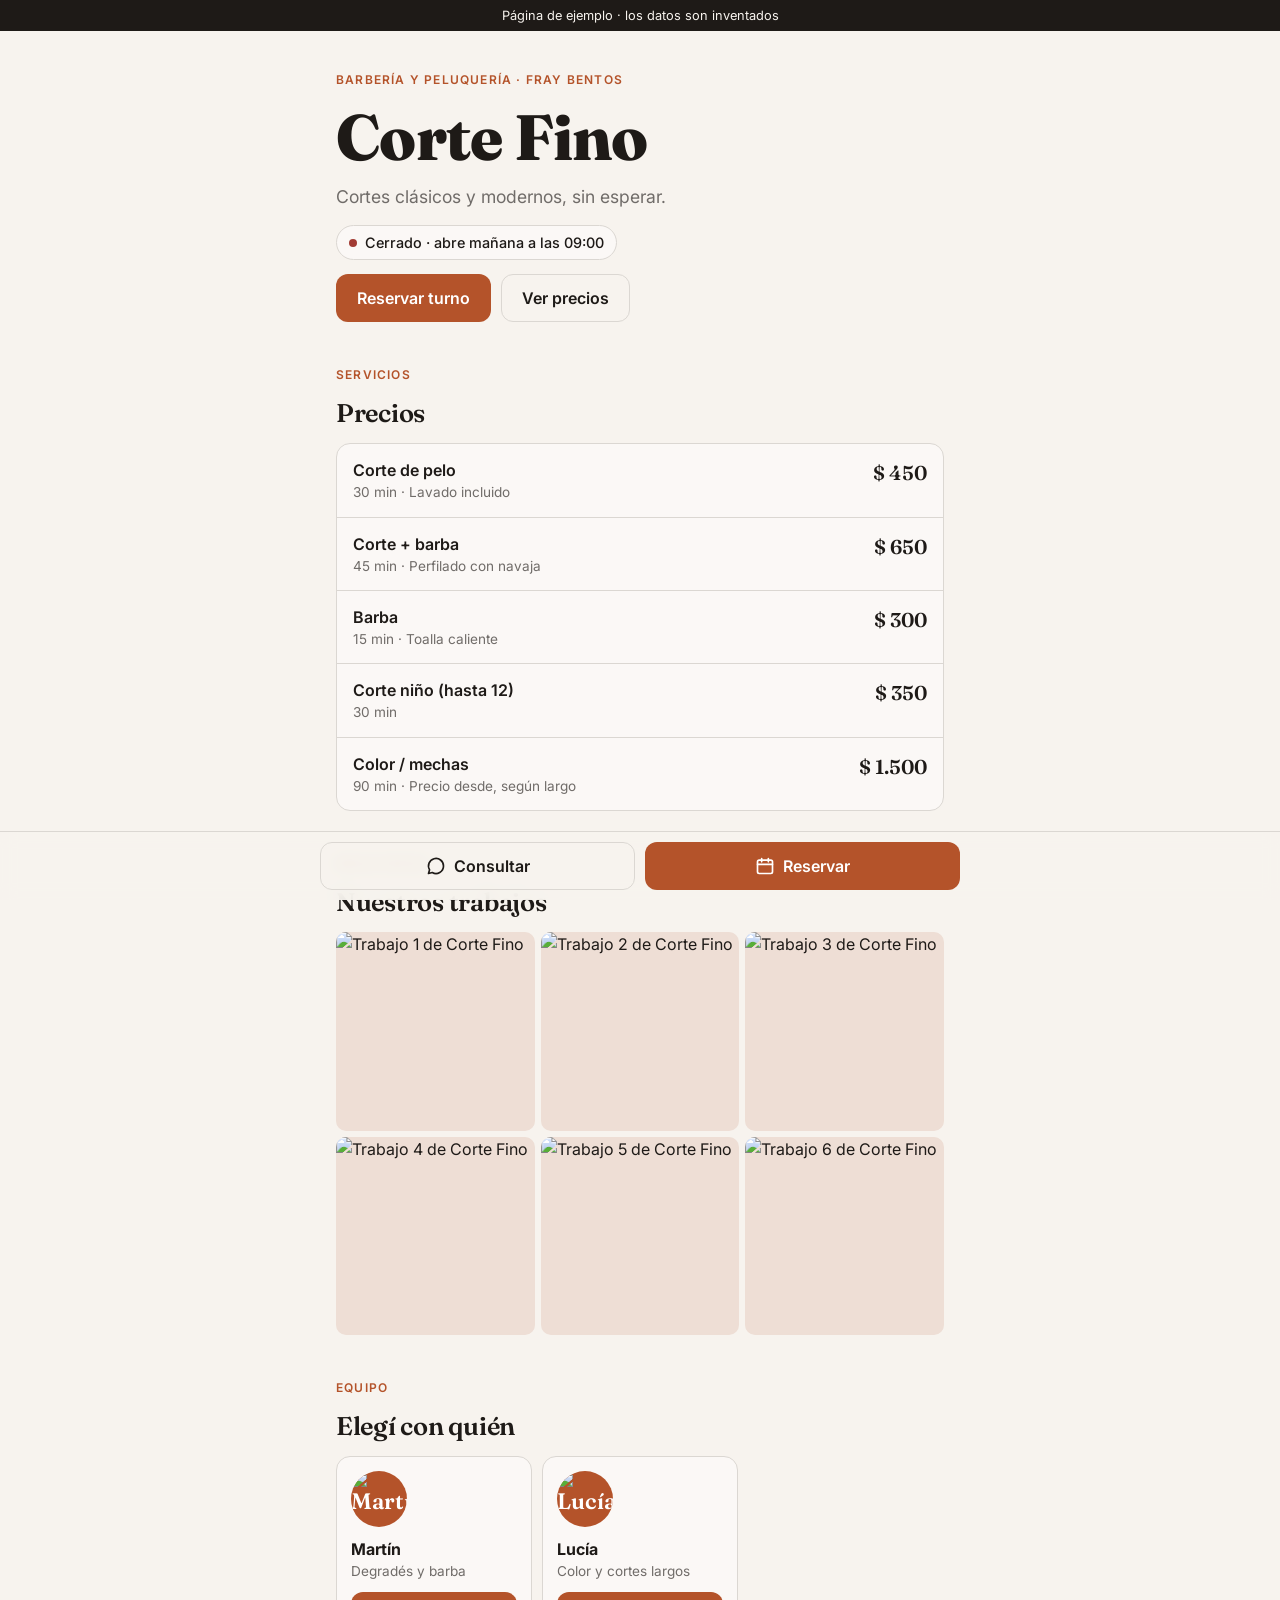
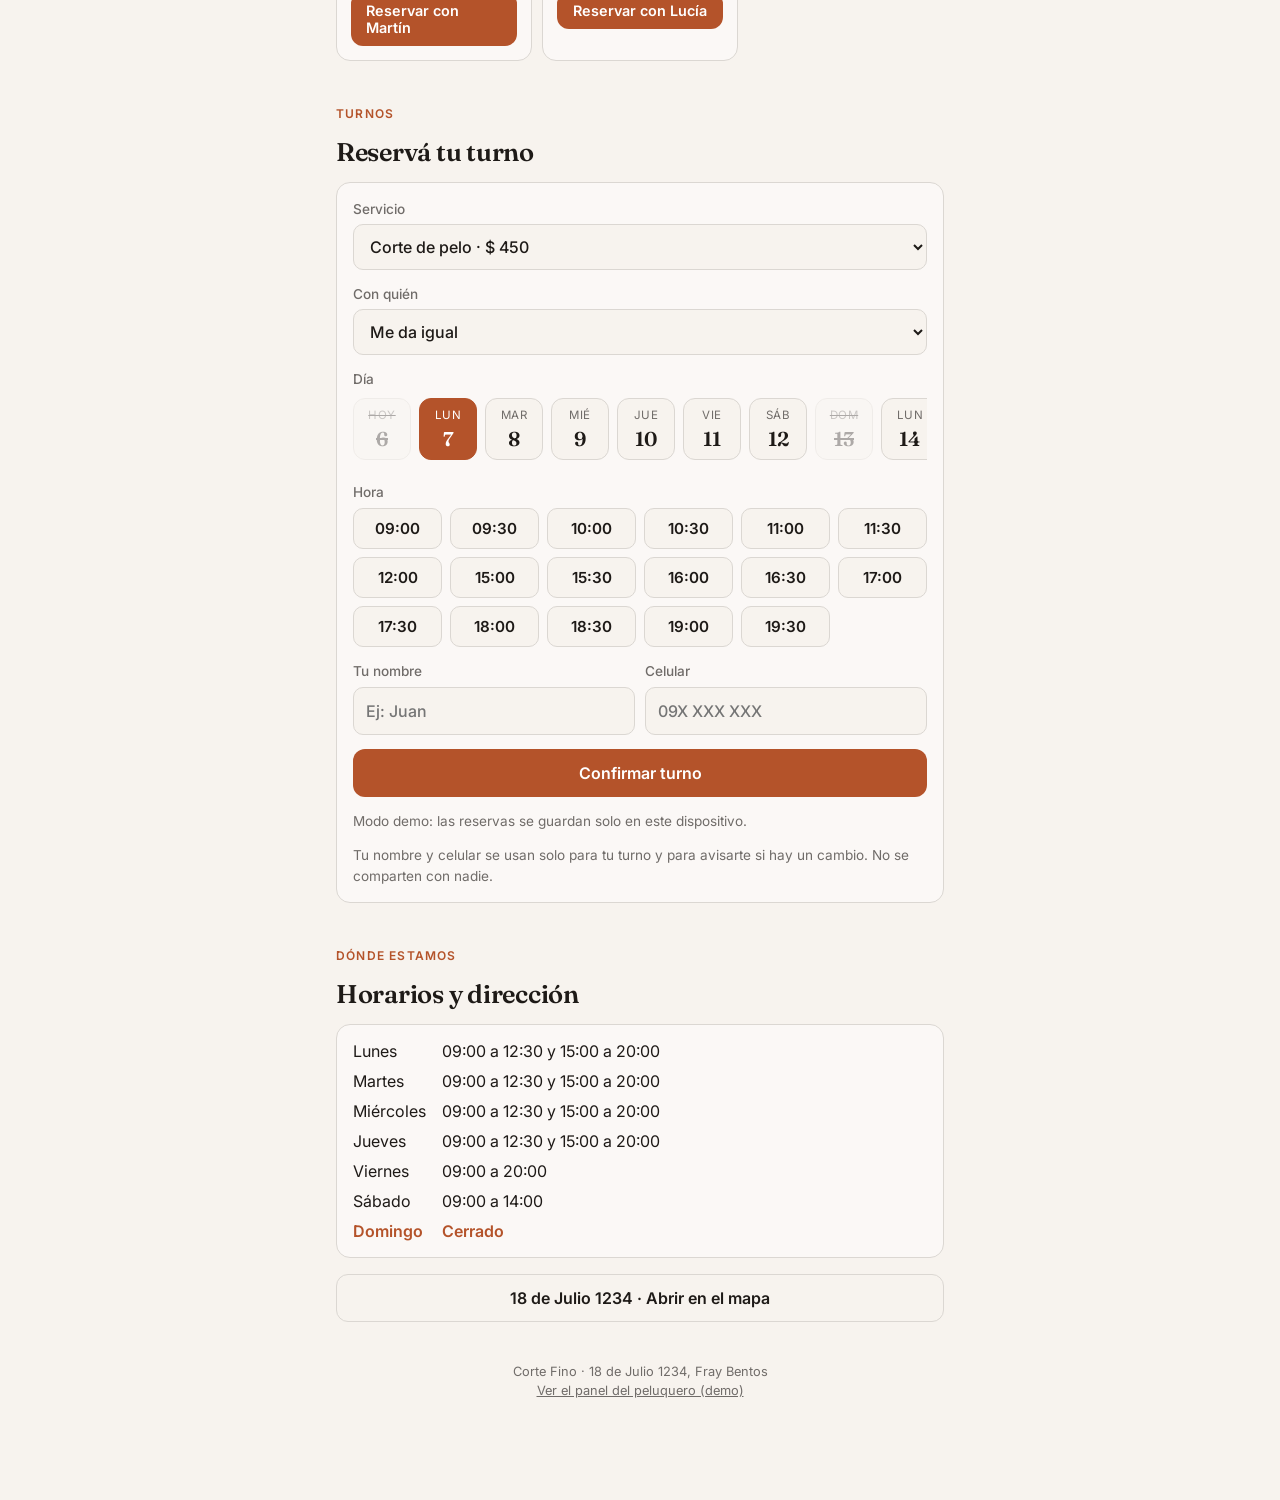
==== prueba/index.html @ 7a75afd0 "Login con Google en el panel y copia de prueba conectada a Firebase (/prueba/) Co-Authored-By: Claud" ====
<!doctype html>
<html lang="es">
<head>
<meta charset="utf-8">
<meta name="viewport" content="width=device-width, initial-scale=1, viewport-fit=cover">
<title>Peluquería</title>
<meta name="description" content="Precios, trabajos y reserva de turnos online.">
<link rel="preconnect" href="https://fonts.googleapis.com">
<link rel="preconnect" href="https://fonts.gstatic.com" crossorigin>
<link rel="stylesheet" href="https://fonts.googleapis.com/css2?family=Fraunces:opsz,wght@9..144,600;9..144,800&family=Inter:wght@400;500;600&display=swap">
<link rel="stylesheet" href="estilo.css?v=10">
<script src="negocio.js?v=10"></script>
<script src="sistema.js?v=10"></script>
<link rel="icon" type="image/svg+xml" href="icono.svg">
<link rel="apple-touch-icon" href="apple-touch-icon.png">
</head>
<body>
<div class="demo" id="demo" hidden>Página de ejemplo · los datos son inventados</div>

<main class="wrap">
  <header class="portada">
    <span class="etiqueta" id="rubro"></span>
    <h1 id="nombre"></h1>
    <p class="suave" id="slogan" style="margin:0;font-size:1.1rem"></p>
    <span class="estado" id="estado"><i></i><span></span></span>
    <div class="acciones">
      <a class="btn pri" href="#reservar">Reservar turno</a>
      <a class="btn sec" href="#precios">Ver precios</a>
    </div>
  </header>

  <section id="precios">
    <span class="etiqueta">Servicios</span>
    <h2>Precios</h2>
    <div class="lista" id="servicios"></div>
  </section>

  <section id="trabajos">
    <span class="etiqueta">Resultados</span>
    <h2>Nuestros trabajos</h2>
    <div class="galeria" id="galeria"></div>
    <a class="btn sec" id="igLink" hidden target="_blank" rel="noopener">Ver más en Instagram</a>
  </section>

  <section id="equipo-sec">
    <span class="etiqueta">Equipo</span>
    <h2>Elegí con quién</h2>
    <div class="equipo" id="equipo"></div>
  </section>

  <section id="reservar">
    <span class="etiqueta">Turnos</span>
    <h2>Reservá tu turno</h2>
    <div class="card" id="reserva">
      <label>Servicio<select id="fServ"></select></label>
      <label id="persLabel">Con quién<select id="fPers"></select></label>
      <div class="campo"><span class="lbl">Día</span><div class="dias" id="fDias"></div></div>
      <div class="campo"><span class="lbl">Hora</span><div class="horas-grid" id="fHoras"><span class="suave">Elegí un día.</span></div></div>
      <div class="fila">
        <label>Tu nombre<input id="fNombre" autocomplete="given-name" maxlength="40" placeholder="Ej: Juan"></label>
        <label>Celular<input id="fCel" type="tel" inputmode="tel" autocomplete="tel" maxlength="20" placeholder="09X XXX XXX"></label>
      </div>
      <p class="error" id="fError" role="alert" hidden></p>
      <button class="btn pri" id="fOk" type="button">Confirmar turno</button>
      <p class="aviso" id="modoAviso"></p>
      <p class="aviso">Tu nombre y celular se usan solo para tu turno y para avisarte si hay un cambio. No se comparten con nadie.</p>
    </div>
    <div class="card listo" id="confirmado" hidden>
      <span class="check" aria-hidden="true">✓</span>
      <h2>¡Turno confirmado!</h2>
      <p id="cResumen" style="margin:0"></p>
      <p class="aviso">Si no podés venir, <a class="txt-link" id="cCancel">cancelalo acá</a> así le dejás el lugar a otra persona. Guardá este link: es la forma de cancelar tu turno.</p>
      <button class="btn sec" id="cCopiar" type="button">Copiar link para cancelar</button>
      <button class="btn sec" id="cOtro" type="button">Reservar otro turno</button>
      <p class="aviso">¿Algún problema? <a class="txt-link" id="cWa" target="_blank" rel="noopener">Escribinos por WhatsApp</a></p>
    </div>
  </section>

  <section id="donde">
    <span class="etiqueta">Dónde estamos</span>
    <h2>Horarios y dirección</h2>
    <div class="horas" id="horas"></div>
    <a class="btn sec" id="mapa" target="_blank" rel="noopener"></a>
  </section>

  <footer id="pie"></footer>
</main>

<nav class="barra" aria-label="Acciones rápidas"><div class="wrap">
  <a class="btn sec" id="waBtn" target="_blank" rel="noopener"><svg class="i" viewBox="0 0 24 24" aria-hidden="true"><path d="M21 12a9 9 0 0 1-13.5 7.8L3 21l1.3-4.4A9 9 0 1 1 21 12z"/></svg>Consultar</a>
  <a class="btn pri" href="#reservar"><svg class="i" viewBox="0 0 24 24" aria-hidden="true"><rect x="3" y="5" width="18" height="16" rx="2"/><path d="M3 10h18M8 3v4M16 3v4"/></svg>Reservar</a>
</div></nav>

<script>
const N = NEGOCIO, U = Turnos.U, $ = (id) => document.getElementById(id), el = U.el;
const DIAS3 = ["Dom", "Lun", "Mar", "Mié", "Jue", "Vie", "Sáb"];

/* Datos generales */
const r = document.documentElement.style;
r.setProperty("--acento", N.colores.acento); r.setProperty("--fondo", N.colores.fondo); r.setProperty("--tinta", N.colores.tinta);
document.title = N.nombre + " · " + N.rubro + " en " + N.ciudad;
$("demo").hidden = !N.demo;
$("rubro").textContent = N.rubro + " · " + N.ciudad;
$("nombre").textContent = N.nombre;
$("slogan").textContent = N.slogan;
$("waBtn").href = U.wa(N.whatsapp, "Hola " + N.nombre + ", tengo una consulta.");
$("mapa").href = N.mapa; $("mapa").textContent = N.direccion + " · Abrir en el mapa";
$("pie").textContent = N.nombre + " · " + N.direccion + ", " + N.ciudad;
if (N.demo) $("pie").append(el("br"), el("a", { href: "panel.html", style: "color:inherit", text: "Ver el panel del peluquero (demo)" }));
if (N.instagram) { $("igLink").hidden = false; $("igLink").href = "https://instagram.com/" + N.instagram; }

/* Abierto / cerrado (se recalcula cada minuto) */
function estado() {
  const ahora = new Date(), m = ahora.getHours() * 60 + ahora.getMinutes(), hoy = Turnos.tramosDeDow(ahora.getDay());
  const tramo = hoy.find(([a, b]) => m >= U.aMin(a) && m < U.aMin(b));
  let txt = "Cerrado";
  if (tramo) txt = "Abierto ahora · hasta las " + tramo[1];
  else {
    const prox = hoy.find(([a]) => U.aMin(a) > m);
    if (prox) txt = "Cerrado · abre hoy a las " + prox[0];
    else for (let i = 1; i <= 7; i++) {
      const d = (ahora.getDay() + i) % 7, t = Turnos.tramosDeDow(d);
      if (t.length) { txt = "Cerrado · abre " + (i === 1 ? "mañana" : U.DIAS[d].toLowerCase()) + " a las " + t[0][0]; break; }
    }
  }
  $("estado").classList.toggle("abierto", !!tramo);
  $("estado").lastElementChild.textContent = txt;
}
// Se dibuja recién cuando se leyó el horario guardado (ver cargarDias); si no se puede leer, vale el de negocio.js.
setInterval(estado, 60000);

/* Servicios, trabajos, equipo, horarios */
$("servicios").replaceChildren(...N.servicios.map(s => el("div", { class: "serv" },
  el("div", {}, el("b", { text: s.nombre }), el("small", { text: [s.minutos + " min", s.detalle].filter(Boolean).join(" · ") })),
  el("span", { class: "precio", text: U.money(s.precio) }))));

const fotos = N.trabajos.length ? N.trabajos : Array(6).fill(null);
$("galeria").replaceChildren(...fotos.map((f, i) => f
  ? el("div", {}, el("img", { src: f, alt: "Trabajo " + (i + 1) + " de " + N.nombre, loading: "lazy" }))
  : el("div", { class: "ej", text: "Foto de un trabajo" })));

$("equipo").replaceChildren(...N.equipo.map(p => el("div", { class: "persona" },
  el("div", { class: "avatar" }, p.foto ? el("img", { src: p.foto, alt: p.nombre }) : p.nombre[0]),
  el("div", {}, el("b", { text: p.nombre }), el("div", { class: "suave", style: "font-size:.85rem", text: p.especialidad })),
  el("a", { class: "btn pri", href: "#reservar", text: "Reservar con " + p.nombre, onclick: () => { $("fPers").value = p.id; cargarHoras(); } }))));
if (N.equipo.length < 2) $("equipo-sec").hidden = true;

function pintarHorarios() {
  const hoyN = new Date().getDay();
  $("horas").replaceChildren(...[1, 2, 3, 4, 5, 6, 0].flatMap(d => {
    const t = Turnos.tramosDeDow(d), c = d === hoyN ? "hoy" : null;
    return [el("span", { class: c, text: U.DIAS[d] }), el("span", { class: c, text: t.length ? t.map(x => x.join(" a ")).join(" y ") : "Cerrado" })];
  }));
  estado();
}

/* ---------- Reserva ---------- */
let T = null, diasMap = {}, libres = [];
const sel = { fecha: null, hora: null, est: null };
const fechas = Array.from({ length: N.diasParaReservar || 14 }, (_, i) => U.sumarDias(U.hoyIso(), i));
N.servicios.forEach((s, i) => $("fServ").append(el("option", { value: String(i), text: s.nombre + " · " + U.money(s.precio) })));
$("fPers").append(el("option", { value: "", text: "Me da igual" }));
N.equipo.forEach(p => $("fPers").append(el("option", { value: p.id, text: p.nombre })));
if (N.equipo.length < 2) $("persLabel").hidden = true;

const error = (m) => { $("fError").textContent = m; $("fError").hidden = !m; };

function pintarDias() {
  $("fDias").replaceChildren(...fechas.map(f => {
    const d = U.fechaDe(f), ok = Turnos.abiertoDia(f, diasMap), on = f === sel.fecha;
    return el("button", { type: "button", class: "dia" + (on ? " on" : ""), "aria-pressed": String(on), disabled: !ok,
      "aria-label": U.fechaLarga(f) + (ok ? "" : ", sin turnos"),
      onclick: () => { sel.fecha = f; sel.hora = null; pintarDias(); cargarHoras(); } },
      el("small", { text: f === U.hoyIso() ? "Hoy" : DIAS3[d.getDay()] }), el("b", { text: String(d.getDate()) }));
  }));
}
function pintarHoras() {
  $("fHoras").replaceChildren(...(libres.length
    ? libres.map(x => el("button", { type: "button", class: "hora" + (sel.hora === x.hora ? " on" : ""), "aria-pressed": String(sel.hora === x.hora), text: x.hora,
        onclick: () => { sel.hora = x.hora; sel.est = x.estilista; pintarHoras(); } }))
    : [el("span", { class: "suave", text: "No quedan horarios este día. Probá con otro." })]));
}
async function cargarHoras() {
  if (!T || !sel.fecha) return;
  sel.hora = null;
  $("fHoras").replaceChildren(el("span", { class: "suave", text: "Buscando horarios…" }));
  try {
    const s = N.servicios[$("fServ").value], oc = await T.ocupados(sel.fecha);
    libres = Turnos.horariosLibres(sel.fecha, s.minutos, $("fPers").value, oc);
    pintarHoras();
  } catch (e) { $("fHoras").replaceChildren(el("span", { class: "error", text: "No se pudieron cargar los horarios. Revisá tu conexión." })); }
}
async function cargarDias() {
  diasMap = await T.dias(fechas[0], fechas[fechas.length - 1]);
  Turnos.aplicarHorario(diasMap);   // el horario guardado por el peluquero manda sobre el de negocio.js
  pintarHorarios();
  if (!sel.fecha || !Turnos.abiertoDia(sel.fecha, diasMap)) sel.fecha = fechas.find(f => Turnos.abiertoDia(f, diasMap)) || null;
  pintarDias();
  if (sel.fecha) cargarHoras(); else $("fHoras").replaceChildren(el("span", { class: "suave", text: "No hay días disponibles por ahora." }));
}
$("fServ").addEventListener("change", cargarHoras);
$("fPers").addEventListener("change", cargarHoras);

$("fOk").addEventListener("click", async () => {
  error("");
  const nombre = $("fNombre").value.trim(), cel = $("fCel").value.trim();
  if (!sel.fecha) return error("Elegí un día.");
  if (!sel.hora) return error("Elegí un horario.");
  if (!nombre) return error("Escribí tu nombre.");
  if (!U.celValido(cel)) return error("Revisá el celular (ej: 099 123 456).");
  const s = N.servicios[$("fServ").value];
  const t = { fecha: sel.fecha, hora: sel.hora, minutos: s.minutos, servicio: s.nombre, estilista: sel.est,
    nombre, celular: U.normalizarCel(cel), estado: "confirmado", bloques: Turnos.idsBloques(sel.fecha, sel.est, sel.hora, s.minutos) };
  $("fOk").disabled = true; $("fOk").textContent = "Reservando…";
  try {
    const idTurno = await T.reservar(t);
    const linkCancel = new URL("cancelar.html?t=" + encodeURIComponent(idTurno), location.href).href;
    $("cCancel").href = linkCancel;
    $("cCopiar").textContent = "Copiar link para cancelar";
    $("cCopiar").onclick = async () => {
      try { await navigator.clipboard.writeText(linkCancel); $("cCopiar").textContent = "✓ Link copiado"; }
      catch (e) { $("cCopiar").textContent = "No se pudo copiar: tocá “cancelalo acá” y guardá esa página"; }
    };
    const p = U.estilista(t.estilista);
    $("cResumen").textContent = s.nombre + (N.equipo.length > 1 ? " con " + p.nombre : "") + ", el " + U.fechaCorta(t.fecha) + " a las " + t.hora + ".";
    $("cWa").href = U.wa(N.whatsapp, "Hola, soy " + nombre + ". Tengo turno el " + U.fechaCorta(t.fecha) + " a las " + t.hora + " y quería consultarte algo.");
    $("reserva").hidden = true; $("confirmado").hidden = false;
    $("confirmado").scrollIntoView({ block: "center" });
  } catch (e) {
    if (e.message === "red") error("No se pudo reservar. Revisá tu conexión y probá de nuevo.");
    else { error("Ese horario se acaba de ocupar o el día se cerró. Elegí otro."); await cargarDias(); }
  } finally { $("fOk").disabled = false; $("fOk").textContent = "Confirmar turno"; }
});
$("cOtro").addEventListener("click", () => { $("confirmado").hidden = true; $("reserva").hidden = false; cargarDias(); });

(async () => {
  try {
    T = await Turnos.conectar();
    if (T.modo === "demo") $("modoAviso").textContent = "Modo demo: las reservas se guardan solo en este dispositivo.";
    await cargarDias();
  } catch (e) {
    pintarHorarios();
    $("fHoras").replaceChildren(el("span", { class: "error", text: "La reserva online no está disponible ahora. Escribinos por WhatsApp." }));
  }
})();
</script>
</body>
</html>
---- prueba/estilo.css ----
/* Estilos compartidos por la página pública y el panel. Los colores salen de negocio.js. */
:root {
  --acento: #B4532A; --fondo: #F7F3EE; --tinta: #1E1A17;
  --sup: color-mix(in srgb, var(--fondo) 55%, white);
  --suave: color-mix(in srgb, var(--tinta) 62%, var(--fondo));
  --linea: color-mix(in srgb, var(--tinta) 13%, var(--fondo));
  --acento-suave: color-mix(in srgb, var(--acento) 13%, var(--fondo));
  --ok: #2F7A4A; --cerrado: #A23B33;
  --display: "Fraunces", Georgia, serif;
  --body: "Inter", "Segoe UI", system-ui, sans-serif;
}
* { box-sizing: border-box; }
[hidden] { display: none !important; }
html { scroll-behavior: smooth; scroll-padding-top: 16px; }
@media (prefers-reduced-motion: reduce) { html { scroll-behavior: auto; } }
body { margin: 0; background: var(--fondo); color: var(--tinta); font: 16px/1.5 var(--body); padding-bottom: calc(84px + env(safe-area-inset-bottom, 0px)); }
.wrap { max-width: 640px; margin: 0 auto; padding: 0 16px; }
h1, h2 { font-family: var(--display); margin: 0; line-height: 1.05; letter-spacing: -0.01em; text-wrap: balance; }
h2 { font-size: 1.6rem; font-weight: 600; }
.etiqueta { font-size: .75rem; font-weight: 600; letter-spacing: .1em; text-transform: uppercase; color: var(--acento); }
.suave { color: var(--suave); }
section { padding: 36px 0 8px; display: flex; flex-direction: column; gap: 16px; }
.demo { background: var(--tinta); color: var(--fondo); text-align: center; font-size: .8rem; padding: 6px 16px; }

/* Portada */
.portada { padding: 40px 0 8px; display: flex; flex-direction: column; gap: 14px; }
.portada h1 { font-size: clamp(2.6rem, 12vw, 4rem); font-weight: 800; }
.estado { display: inline-flex; align-items: center; gap: 8px; font-size: .9rem; font-weight: 500; padding: 6px 12px; border-radius: 999px; background: var(--sup); border: 1px solid var(--linea); align-self: flex-start; }
.estado i { width: 8px; height: 8px; border-radius: 50%; background: var(--cerrado); }
.estado.abierto i { background: var(--ok); }
.acciones { display: flex; gap: 10px; flex-wrap: wrap; }

/* Botones y campos */
.btn { display: inline-flex; align-items: center; justify-content: center; gap: 8px; font: 600 1rem var(--body); padding: 13px 20px; border-radius: 12px; border: 1px solid transparent; text-decoration: none; cursor: pointer; }
.btn.pri { background: var(--acento); color: #fff; }
.btn.sec { background: transparent; color: var(--tinta); border-color: var(--linea); }
.btn.peligro { background: var(--cerrado); color: #fff; }
.btn:disabled { opacity: .55; cursor: default; }
.btn:focus-visible, input:focus-visible, select:focus-visible, textarea:focus-visible, button:focus-visible { outline: 3px solid color-mix(in srgb, var(--acento) 45%, transparent); outline-offset: 2px; }
.card { background: var(--sup); border: 1px solid var(--linea); border-radius: 14px; padding: 16px; display: flex; flex-direction: column; gap: 14px; }
label { display: flex; flex-direction: column; gap: 5px; font-size: .85rem; font-weight: 500; color: var(--suave); min-width: 0; }
.lbl { font-size: .85rem; font-weight: 500; color: var(--suave); }
.campo { display: flex; flex-direction: column; gap: 6px; min-width: 0; }
.fila { display: grid; grid-template-columns: 1fr 1fr; gap: 10px; }
input, select, textarea { font: inherit; font-size: 16px; color: var(--tinta); background: var(--fondo); border: 1px solid var(--linea); border-radius: 10px; padding: 11px 12px; width: 100%; min-width: 0; }
textarea { resize: vertical; min-height: 90px; }
.aviso { font-size: .85rem; color: var(--suave); margin: 0; }
.error { color: var(--cerrado); font-size: .9rem; margin: 0; }

/* Servicios */
.lista { background: var(--sup); border: 1px solid var(--linea); border-radius: 14px; }
.serv { display: flex; justify-content: space-between; gap: 12px; padding: 14px 16px; border-top: 1px solid var(--linea); }
.serv:first-child { border-top: 0; }
.serv b { font-weight: 600; }
.serv small { display: block; color: var(--suave); font-size: .85rem; }
.precio { font-family: var(--display); font-size: 1.25rem; font-weight: 600; white-space: nowrap; }

/* Trabajos */
.galeria { display: grid; grid-template-columns: repeat(3, 1fr); gap: 6px; }
.galeria > * { aspect-ratio: 1; border-radius: 10px; overflow: hidden; background: var(--acento-suave); }
.galeria img { width: 100%; height: 100%; object-fit: cover; display: block; }
.galeria .ej { display: grid; place-items: center; color: var(--acento); font-size: .75rem; text-align: center; padding: 6px;
  background: repeating-linear-gradient(135deg, var(--acento-suave) 0 10px, color-mix(in srgb, var(--acento) 8%, var(--fondo)) 10px 20px); }

/* Equipo */
.equipo { display: grid; grid-template-columns: repeat(auto-fill, minmax(150px, 1fr)); gap: 10px; }
.persona { background: var(--sup); border: 1px solid var(--linea); border-radius: 14px; padding: 14px; display: flex; flex-direction: column; gap: 10px; align-items: flex-start; }
.avatar { width: 56px; height: 56px; border-radius: 50%; background: var(--acento); color: #fff; display: grid; place-items: center; font: 600 1.4rem var(--display); overflow: hidden; flex-shrink: 0; }
.avatar img { width: 100%; height: 100%; object-fit: cover; }
.persona .btn { padding: 9px 14px; font-size: .9rem; width: 100%; }

/* Reserva: días y horas */
.dias { display: flex; gap: 8px; overflow-x: auto; padding: 2px 2px 8px; scroll-snap-type: x proximity; }
.dia { flex: 0 0 auto; width: 58px; display: flex; flex-direction: column; align-items: center; gap: 2px; padding: 8px 0; border-radius: 12px; border: 1px solid var(--linea); background: var(--fondo); color: var(--tinta); font: inherit; cursor: pointer; scroll-snap-align: start; }
.dia small { font-size: .72rem; color: var(--suave); text-transform: uppercase; letter-spacing: .04em; }
.dia b { font: 600 1.25rem var(--display); }
.dia.on { background: var(--acento); border-color: var(--acento); color: #fff; }
.dia.on small { color: #fff; }
.dia:disabled { opacity: .35; cursor: default; text-decoration: line-through; }
.horas-grid { display: grid; grid-template-columns: repeat(auto-fill, minmax(76px, 1fr)); gap: 8px; }
.hora { font: 600 .95rem var(--body); padding: 10px 0; border-radius: 10px; border: 1px solid var(--linea); background: var(--fondo); color: var(--tinta); cursor: pointer; }
.hora.on { background: var(--acento); border-color: var(--acento); color: #fff; }
.listo { align-items: flex-start; }
.listo .check { width: 48px; height: 48px; border-radius: 50%; background: var(--ok); color: #fff; display: grid; place-items: center; font-size: 1.5rem; }

/* Horarios */
.horas { display: grid; grid-template-columns: auto 1fr; gap: 6px 16px; background: var(--sup); border: 1px solid var(--linea); border-radius: 14px; padding: 14px 16px; }
.horas .hoy { font-weight: 600; color: var(--acento); }

footer { padding: 32px 0 16px; text-align: center; font-size: .8rem; color: var(--suave); }

/* Barra fija */
.barra { position: fixed; left: 0; right: 0; bottom: 0; z-index: 5; background: color-mix(in srgb, var(--fondo) 92%, transparent); backdrop-filter: blur(8px); border-top: 1px solid var(--linea); padding: 10px 16px calc(10px + env(safe-area-inset-bottom, 0px)); }
.barra .wrap { display: flex; gap: 10px; padding: 0; }
.barra .btn { flex: 1; }
svg.i { width: 20px; height: 20px; fill: none; stroke: currentColor; stroke-width: 2; stroke-linecap: round; stroke-linejoin: round; flex-shrink: 0; }

/* Link de texto dentro de un párrafo */
.txt-link { color: var(--acento); font-weight: 600; }
.cuerpo-cancelar .horas { margin: 4px 0; }
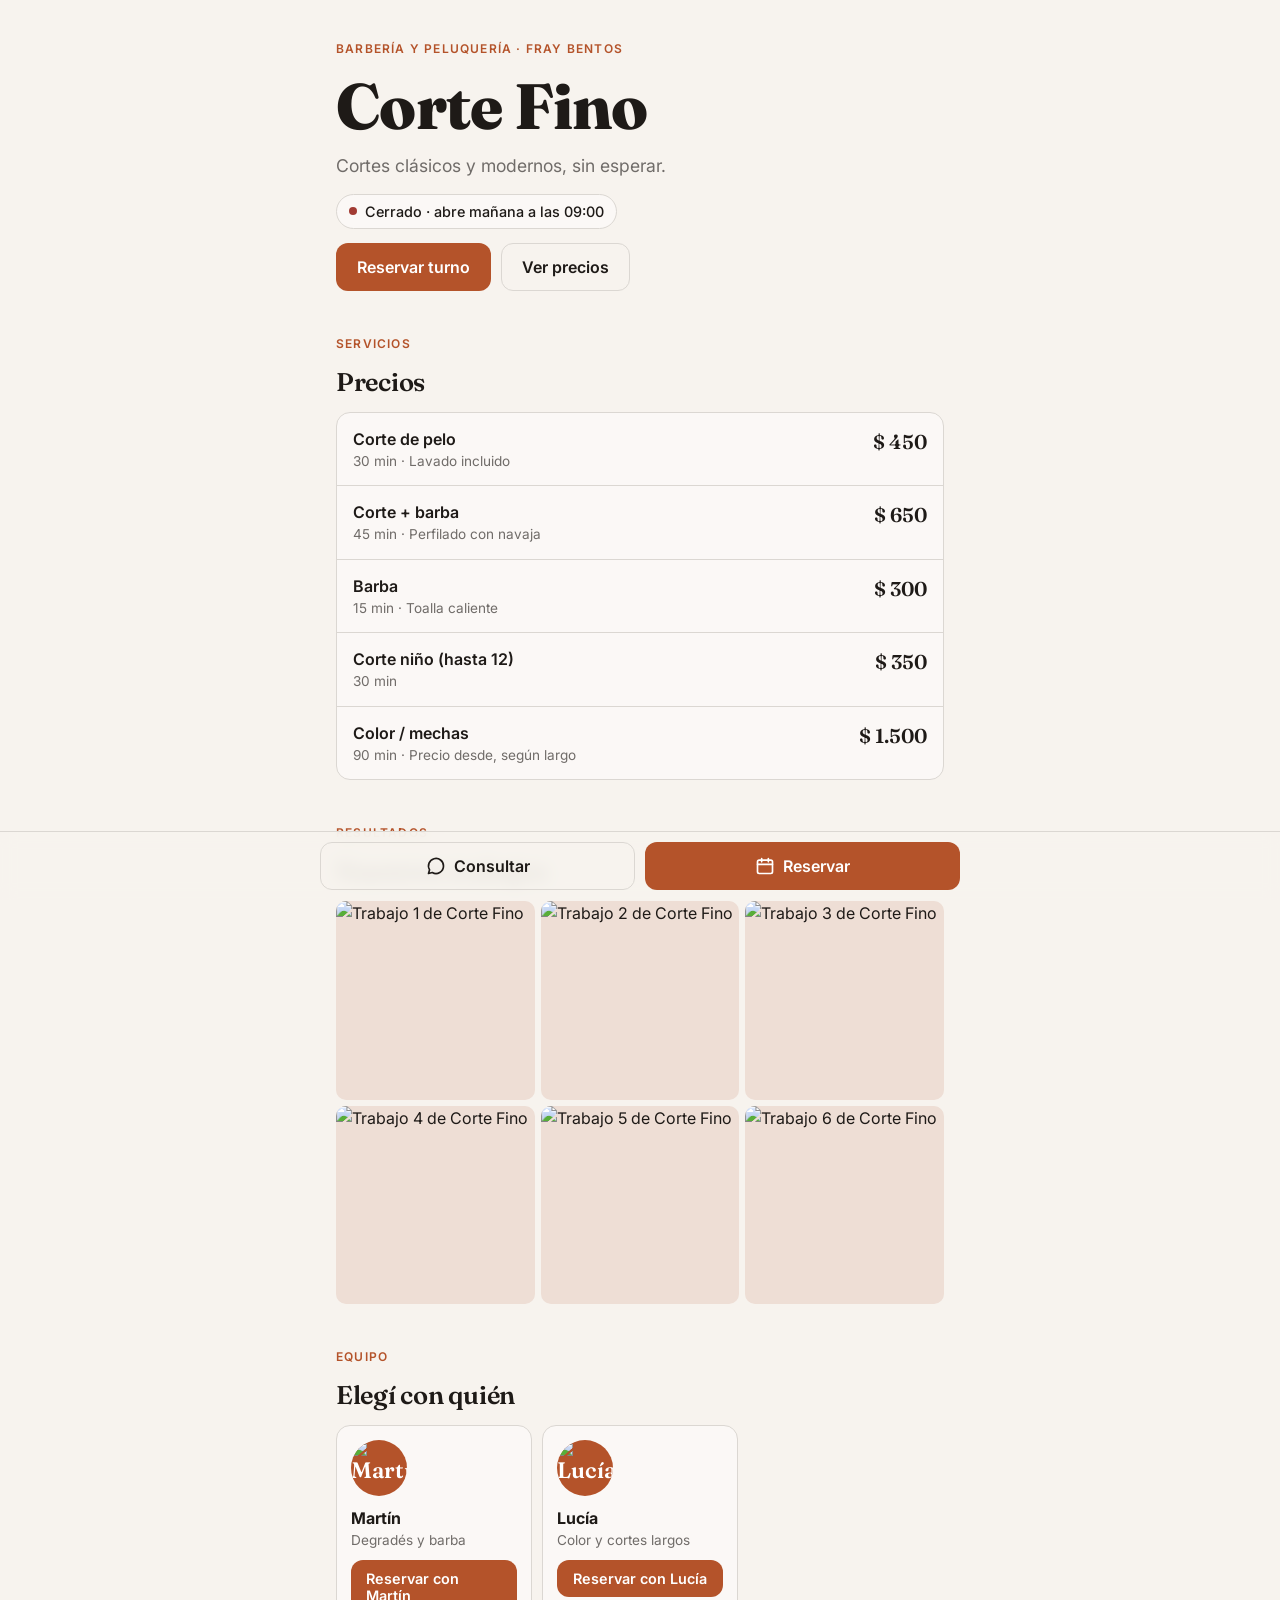
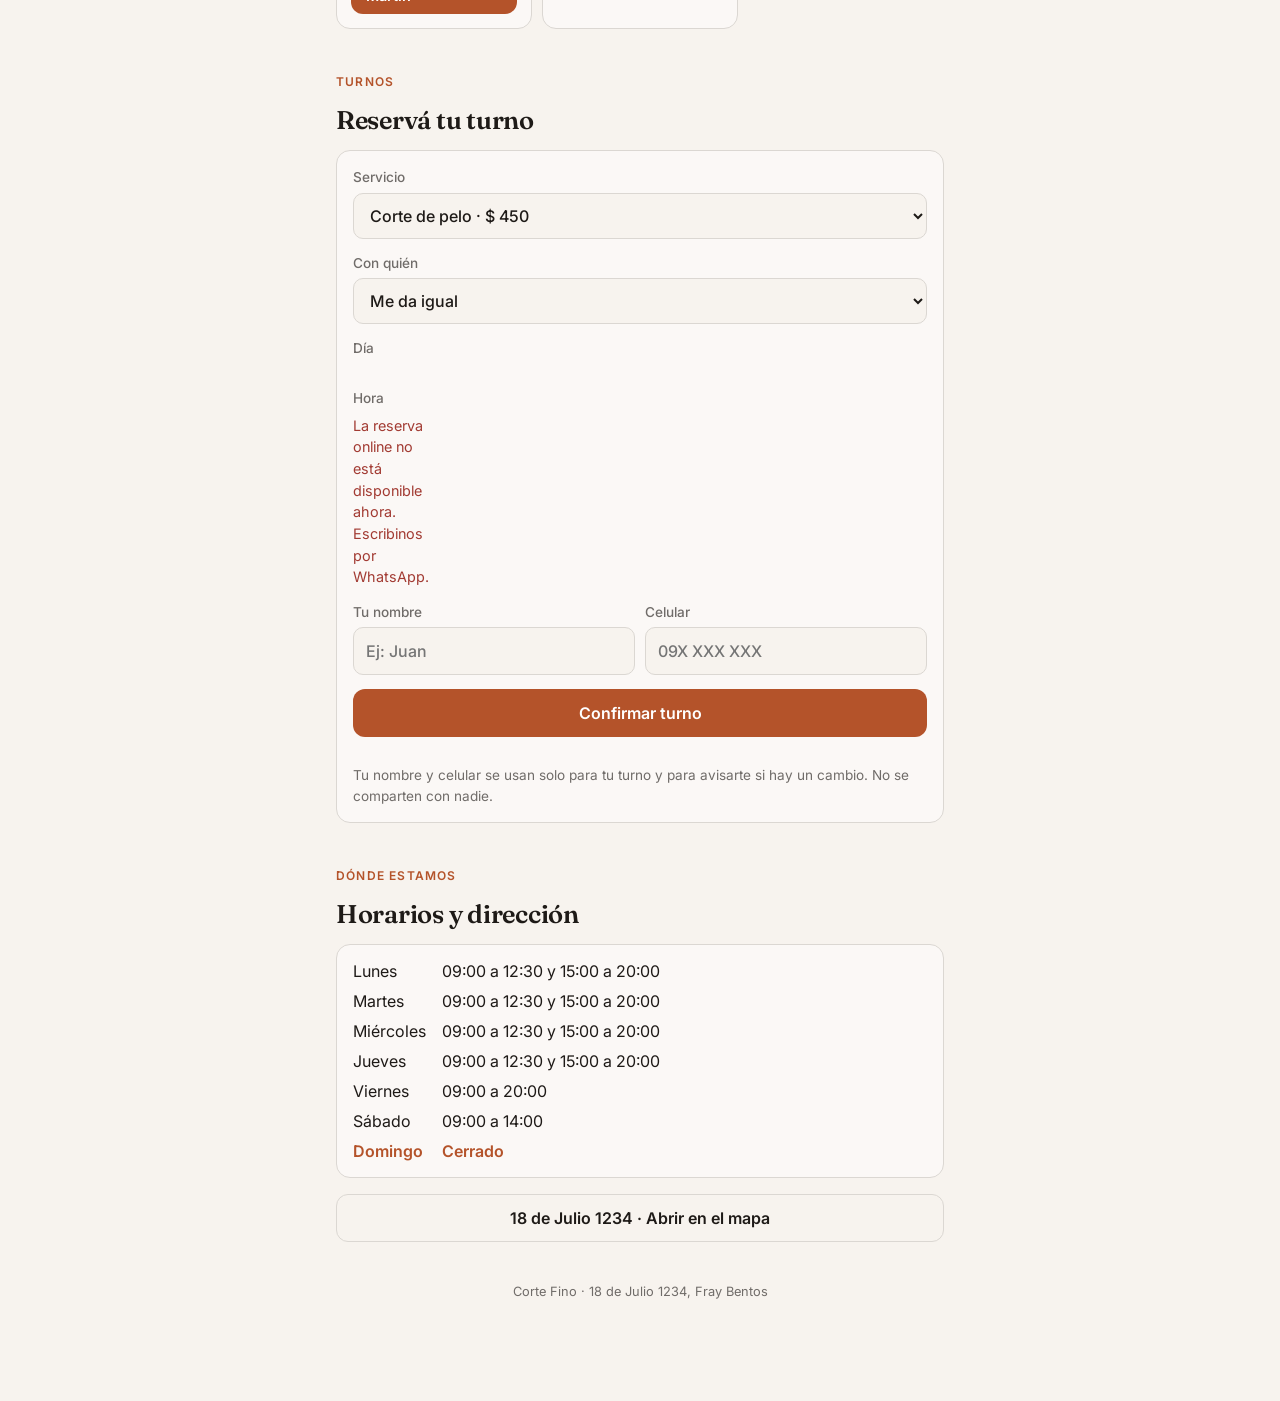
==== commit 5eb0e897: "WhatsApp real en el demo Co-Authored-By: Claude Opus 5.5 <noreply@anthropic.com>" ====
--- a/prueba/index.html
+++ b/prueba/index.html
@@ -8,9 +8,9 @@
 <link rel="preconnect" href="https://fonts.googleapis.com">
 <link rel="preconnect" href="https://fonts.gstatic.com" crossorigin>
 <link rel="stylesheet" href="https://fonts.googleapis.com/css2?family=Fraunces:opsz,wght@9..144,600;9..144,800&family=Inter:wght@400;500;600&display=swap">
-<link rel="stylesheet" href="estilo.css?v=10">
-<script src="negocio.js?v=10"></script>
-<script src="sistema.js?v=10"></script>
+<link rel="stylesheet" href="estilo.css?v=11">
+<script src="negocio.js?v=11"></script>
+<script src="sistema.js?v=11"></script>
 <link rel="icon" type="image/svg+xml" href="icono.svg">
 <link rel="apple-touch-icon" href="apple-touch-icon.png">
 </head>
